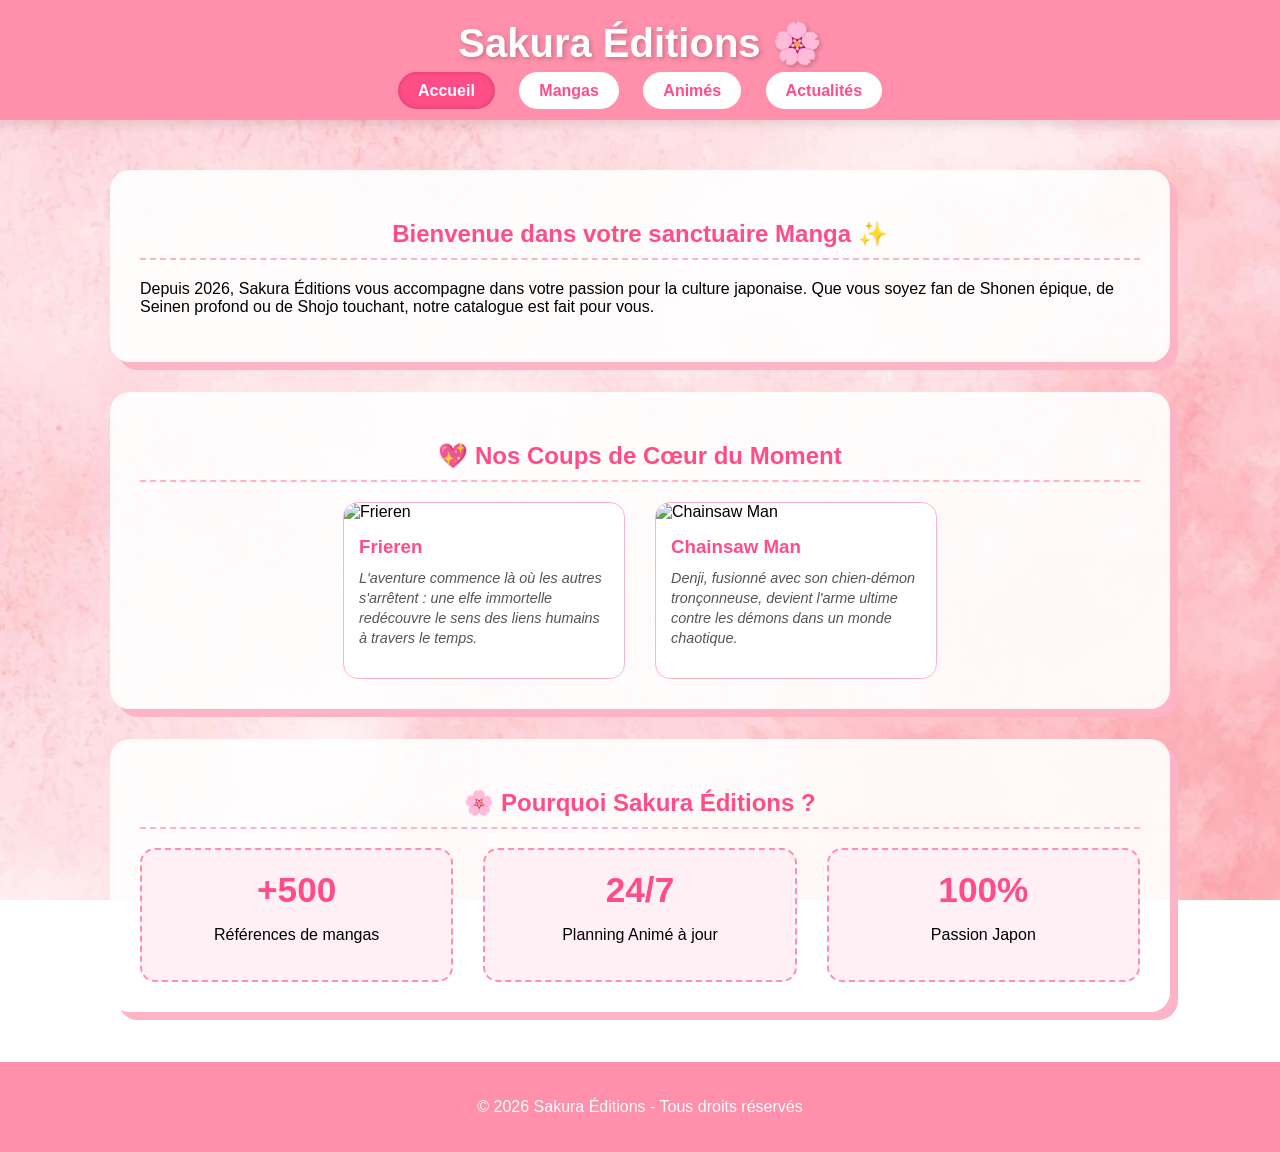
==== index.html @ c7bb2977 "Add files via upload" ====
<!DOCTYPE html>
<html lang="fr">
<head>
    <meta charset="UTF-8">
    <title>Sakura Éditions - Accueil</title>
    <link rel="stylesheet" href="style.css">
</head>
<body>
    <header>
        <h1>Sakura Éditions 🌸</h1>
        <nav>
            <a href="index.html" class="active">Accueil</a>
            <a href="manga.html">Mangas</a>
            <a href="anime.html">Animés</a>
            <a href="actualite.html">Actualités</a>
        </nav>
    </header>

    <main>
        <div id="bloc">
            <h2>Bienvenue dans votre sanctuaire Manga ✨</h2>
            <p class="introduction">Depuis 2026, Sakura Éditions vous accompagne dans votre passion pour la culture japonaise. Que vous soyez fan de Shonen épique, de Seinen profond ou de Shojo touchant, notre catalogue est fait pour vous.</p>
        </div>

        <div id="bloc">
            <h2>💖 Nos Coups de Cœur du Moment</h2>
            <div class="container-news">
                <div class="item-card">
                    <img src="https://m.media-amazon.com/images/I/815u96v6p9L.jpg" alt="Frieren">
                    <div class="item-info">
                        <h3>Frieren</h3>
                        <p class="resume">L'aventure commence là où les autres s'arrêtent : une elfe immortelle redécouvre le sens des liens humains à travers le temps.</p>
                    </div>
                </div>
                <div class="item-card">
                    <img src="https://m.media-amazon.com/images/I/8125bd7m89L.jpg" alt="Chainsaw Man">
                    <div class="item-info">
                        <h3>Chainsaw Man</h3>
                        <p class="resume">Denji, fusionné avec son chien-démon tronçonneuse, devient l'arme ultime contre les démons dans un monde chaotique.</p>
                    </div>
                </div>
            </div>
        </div>

        <div id="bloc">
            <h2>🌸 Pourquoi Sakura Éditions ?</h2>
            <div class="container-news">
                <div class="box-info">
                    <h3>+500</h3>
                    <p>Références de mangas</p>
                </div>
                <div class="box-info">
                    <h3>24/7</h3>
                    <p>Planning Animé à jour</p>
                </div>
                <div class="box-info">
                    <h3>100%</h3>
                    <p>Passion Japon</p>
                </div>
            </div>
        </div>
    </main>

    <footer style="text-align: center; padding: 20px; color: white; background-color: #ff8fab; margin-top: 50px;">
        <p>&copy; 2026 Sakura Éditions - Tous droits réservés</p>
    </footer>
</body>
</html>
---- style.css ----
/* ============================================================
   1. STYLE GÉNÉRAL ET FOND (Body)
   ============================================================ */
body {
    margin: 0;
    font-family: 'Segoe UI', Tahoma, Geneva, Verdana, sans-serif;
    /* Image de fond sur tous les onglets */
    background-image: url('fond.jpg'); 
    background-attachment: fixed; /* Fixe le fond au défilement */
    background-size: cover;      /* Couvre tout l'écran */
    background-repeat: no-repeat;
    /* Espace pour ne pas que le contenu soit caché sous le menu fixe */
    margin-top: 170px; 
}

/* ============================================================
   2. MENU DE NAVIGATION (Header fixe)
   ============================================================ */
header {
    background-color: #ff8fab;
    padding: 20px 0;
    text-align: center;
    color: white;
    /* Positionnement fixe en haut (vu dans le cours) */
    position: fixed;
    top: 0;
    left: 0;
    width: 100%;
    z-index: 10; /* Reste au-dessus du contenu */
    box-shadow: 0 4px 10px rgba(0,0,0,0.1);
}

header h1 {
    margin: 0;
    font-size: 2.5em;
    text-shadow: 2px 2px 4px rgba(0,0,0,0.2);
}

nav {
    margin-top: 15px;
}

nav a {
    margin: 0 10px;
    padding: 10px 20px;
    background-color: white;
    border-radius: 25px; /* Bordure arrondie */
    text-decoration: none;
    color: #ff4d88;
    font-weight: bold;
    transition: 0.3s; /* Pour un effet fluide */
}

/* Apparence dynamique (vu dans le cours) */
nav a:hover {
    background-color: #ff4d88;
    color: white;
}

/* Classe pour l'onglet actif */
nav a.active {
    background-color: #ff4d88;
    color: white;
    box-shadow: inset 0 0 5px rgba(0,0,0,0.2);
}

/* ============================================================
   3. STRUCTURE DES BLOCS (Conteneurs blancs)
   ============================================================ */
#bloc {
    width: 90%;
    max-width: 1000px;
    margin: 0 auto 30px auto; /* Centrage horizontal */
    background-color: rgba(255, 255, 255, 0.9); /* Fond blanc transparent */
    padding: 30px;
    border-radius: 20px;
    box-shadow: 8px 8px 0px #ffb3c6; /* Ombre décalée */
    transition: 0.3s;
}

#bloc:hover {
    box-shadow: 12px 12px 0px #ff8fab;
}

h2 {
    color: #ff4d88;
    text-align: center;
    border-bottom: 2px dashed #ffb3c6;
    padding-bottom: 10px;
}

/* ============================================================
   4. SYSTÈME DE CARTES (Manga et Animé - Flexbox)
   ============================================================ */
.container-news {
    display: flex;       /* Conteneur Flex */
    flex-wrap: wrap;     /* Retour à la ligne automatique */
    justify-content: center; /* Alignés au centre */
    gap: 30px;           /* Espace entre les éléments */
}

.item-card {
    width: 280px;
    background-color: white;
    border-radius: 15px;
    border: 1px solid #ffb3c6;
    overflow: hidden;    /* Coupe ce qui dépasse des arrondis */
    transition: transform 0.3s, box-shadow 0.3s;
}

/* Effet zoom au passage de la souris (vu dans le cours) */
.item-card:hover {
    transform: scale(1.05);
    box-shadow: 0 10px 20px rgba(255, 77, 136, 0.3);
}

.item-card img {
    width: 100%;
    height: 400px;
    object-fit: cover; /* Recadre sans déformer */
}

.item-info {
    padding: 15px;
}

.item-info h3 {
    margin: 0;
    color: #ff4d88;
}

.resume {
    font-size: 0.9em;
    font-style: italic; /* Texte en italique */
    color: #555;
    margin-top: 10px;
    line-height: 1.4;
}

/* ============================================================
   5. SECTIONS SPÉCIFIQUES (Infos Index et Tableaux)
   ============================================================ */

/* Box de chiffres clés sur l'index */
.box-info {
    flex: 1;
    min-width: 200px;
    background-color: #fff0f5;
    padding: 20px;
    border-radius: 15px;
    border: 2px dashed #ff8fab;
    text-align: center;
}

.box-info h3 {
    font-size: 2.2em;
    color: #ff4d88;
    margin: 0;
}

/* Tableaux (pour les animés) */
table {
    width: 100%;
    border-collapse: collapse; /* Fusion des bordures */
}

th, td {
    border: 1px solid #ffb3c6;
    padding: 12px;
    text-align: left;
}

th {
    background-color: #ff8fab;
    color: white;
}

tr:hover {
    background-color: #fff0f5;
}

/* ============================================================
   6. FOOTER
   ============================================================ */
footer {
    text-align: center;
    padding: 30px;
    background-color: #ff8fab;
    color: white;
    margin-top: 50px;
}
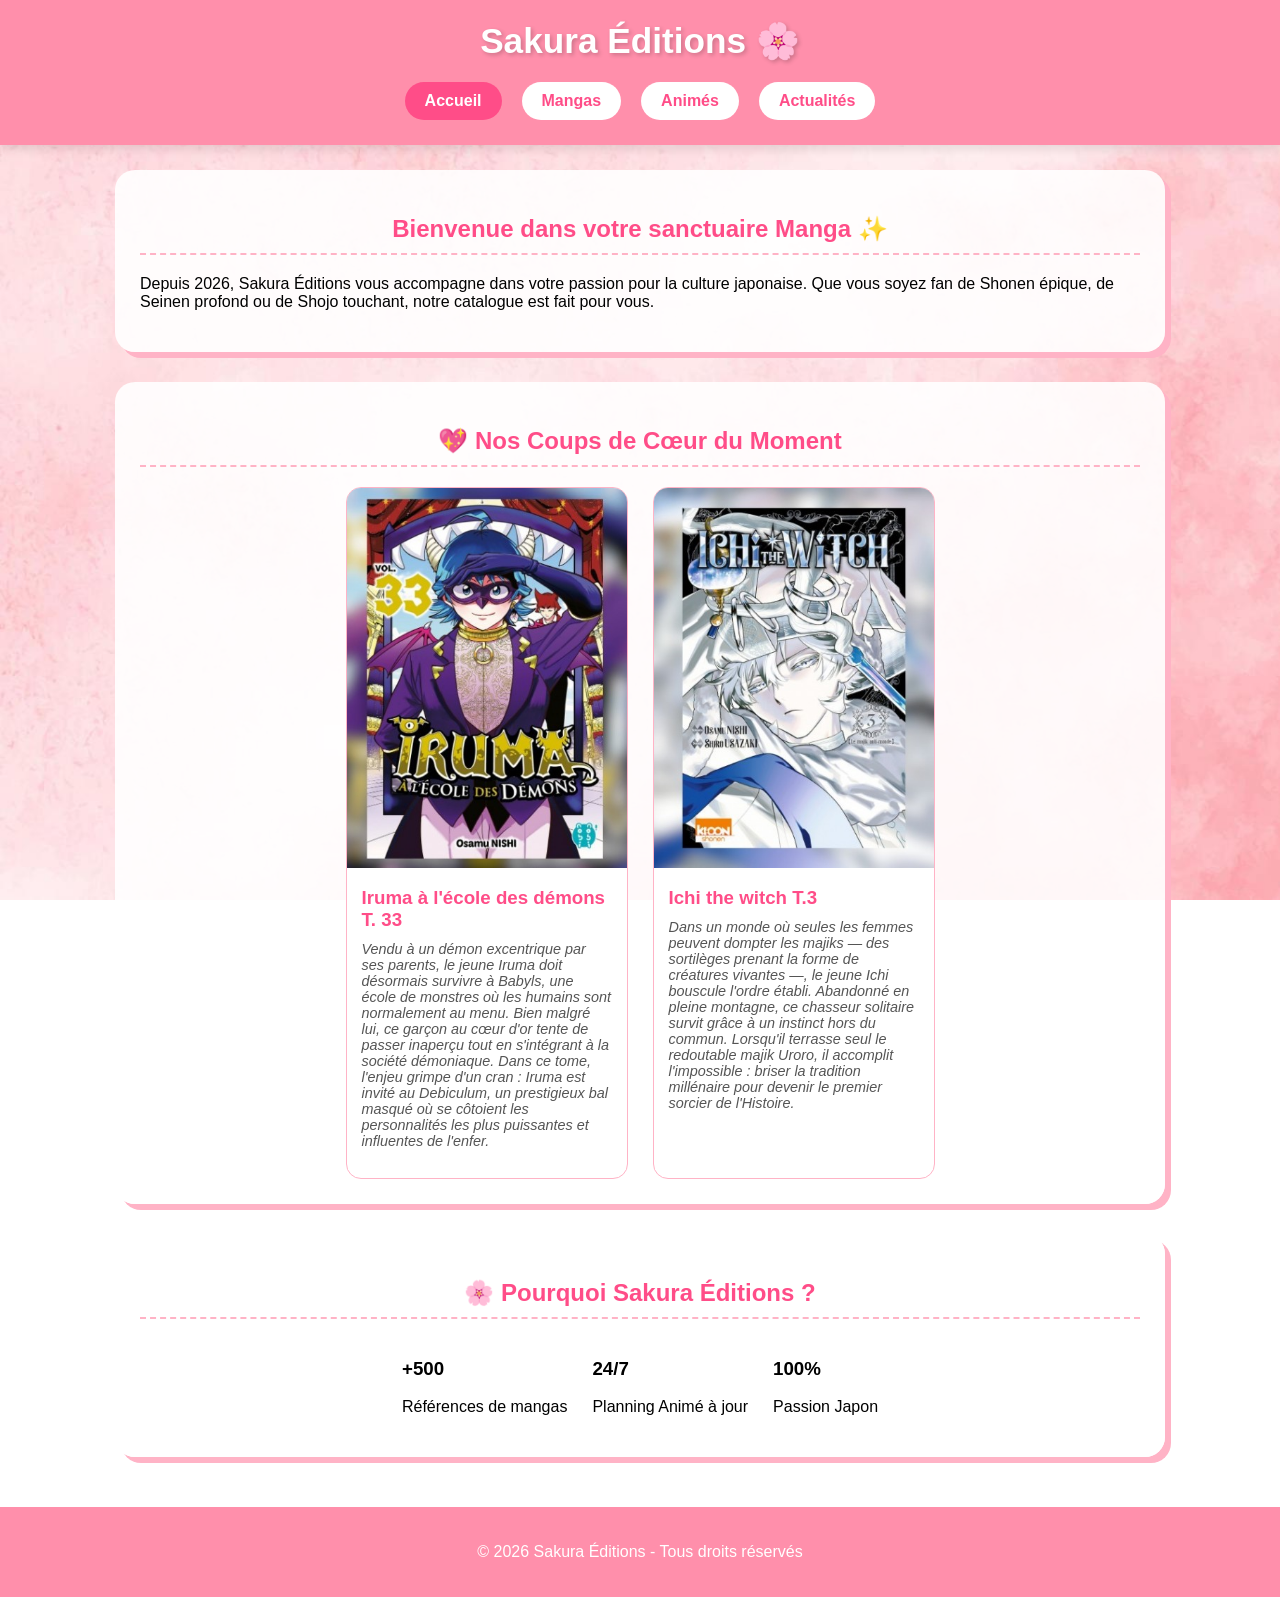
==== commit 8131a74b: "Add files via upload" ====
--- a/index.html
+++ b/index.html
@@ -26,17 +26,21 @@
             <h2>💖 Nos Coups de Cœur du Moment</h2>
             <div class="container-news">
                 <div class="item-card">
-                    <img src="https://m.media-amazon.com/images/I/815u96v6p9L.jpg" alt="Frieren">
+                    <img src="manga1.jpg" alt="Frieren">
                     <div class="item-info">
-                        <h3>Frieren</h3>
-                        <p class="resume">L'aventure commence là où les autres s'arrêtent : une elfe immortelle redécouvre le sens des liens humains à travers le temps.</p>
+                        <h3>Iruma à l'école des démons T. 33</h3>
+                        <p class="resume">Vendu à un démon excentrique par ses parents, le jeune Iruma doit désormais survivre à Babyls, une école de monstres où les humains sont normalement au menu. Bien malgré lui, ce garçon au cœur d'or tente de passer inaperçu tout en s'intégrant à la société démoniaque.
+
+Dans ce tome, l'enjeu grimpe d'un cran : Iruma est invité au Debiculum, un prestigieux bal masqué où se côtoient les personnalités les plus puissantes et influentes de l'enfer.</p>
                     </div>
                 </div>
                 <div class="item-card">
-                    <img src="https://m.media-amazon.com/images/I/8125bd7m89L.jpg" alt="Chainsaw Man">
+                    <img src="manga2.jpg" alt="Chainsaw Man">
                     <div class="item-info">
-                        <h3>Chainsaw Man</h3>
-                        <p class="resume">Denji, fusionné avec son chien-démon tronçonneuse, devient l'arme ultime contre les démons dans un monde chaotique.</p>
+                        <h3>Ichi the witch T.3</h3>
+                        <p class="resume">Dans un monde où seules les femmes peuvent dompter les majiks — des sortilèges prenant la forme de créatures vivantes —, le jeune Ichi bouscule l'ordre établi.
+
+Abandonné en pleine montagne, ce chasseur solitaire survit grâce à un instinct hors du commun. Lorsqu'il terrasse seul le redoutable majik Uroro, il accomplit l'impossible : briser la tradition millénaire pour devenir le premier sorcier de l'Histoire.</p>
                     </div>
                 </div>
             </div>
--- a/style.css
+++ b/style.css
@@ -1,27 +1,30 @@
 /* ============================================================
-   1. STYLE GÉNÉRAL ET FOND (Body)
+   1. BASE ET IMAGE DE FOND (Appliqué à tous les onglets)
    ============================================================ */
 body {
     margin: 0;
     font-family: 'Segoe UI', Tahoma, Geneva, Verdana, sans-serif;
-    /* Image de fond sur tous les onglets */
-    background-image: url('fond.jpg'); 
-    background-attachment: fixed; /* Fixe le fond au défilement */
-    background-size: cover;      /* Couvre tout l'écran */
+    
+    /* Propriétés de fond du cours */
+    background-image: url('fond.jpg'); /* Ton image locale */
+    background-attachment: fixed;           /* Le fond ne bouge pas */
+    background-size: cover;                /* Couvre tout l'écran */
     background-repeat: no-repeat;
-    /* Espace pour ne pas que le contenu soit caché sous le menu fixe */
+    
+    /* Espace pour le menu fixe (ordinateur) */
     margin-top: 170px; 
 }
 
 /* ============================================================
-   2. MENU DE NAVIGATION (Header fixe)
+   2. HEADER ET NAVIGATION FIXE
    ============================================================ */
 header {
     background-color: #ff8fab;
     padding: 20px 0;
     text-align: center;
     color: white;
-    /* Positionnement fixe en haut (vu dans le cours) */
+    
+    /* Positionnement fixe (vu dans le cours) */
     position: fixed;
     top: 0;
     left: 0;
@@ -32,71 +35,73 @@
 
 header h1 {
     margin: 0;
-    font-size: 2.5em;
+    font-size: 2.2em;
     text-shadow: 2px 2px 4px rgba(0,0,0,0.2);
 }
 
 nav {
     margin-top: 15px;
+    display: flex;       /* Flexbox pour le menu */
+    justify-content: center;
+    flex-wrap: wrap;     /* Permet de passer à la ligne sur mobile */
 }
 
 nav a {
-    margin: 0 10px;
+    margin: 5px 10px;
     padding: 10px 20px;
     background-color: white;
-    border-radius: 25px; /* Bordure arrondie */
+    border-radius: 25px;
     text-decoration: none;
     color: #ff4d88;
     font-weight: bold;
-    transition: 0.3s; /* Pour un effet fluide */
+    transition: 0.3s;    /* Animation douce */
 }
 
-/* Apparence dynamique (vu dans le cours) */
+/* Apparence dynamique au survol */
 nav a:hover {
     background-color: #ff4d88;
     color: white;
 }
 
-/* Classe pour l'onglet actif */
+/* Style pour l'onglet de la page actuelle */
 nav a.active {
     background-color: #ff4d88;
     color: white;
-    box-shadow: inset 0 0 5px rgba(0,0,0,0.2);
 }
 
 /* ============================================================
-   3. STRUCTURE DES BLOCS (Conteneurs blancs)
+   3. STRUCTURE DES BLOCS (CONTENUS BLANCS)
    ============================================================ */
 #bloc {
     width: 90%;
     max-width: 1000px;
-    margin: 0 auto 30px auto; /* Centrage horizontal */
-    background-color: rgba(255, 255, 255, 0.9); /* Fond blanc transparent */
-    padding: 30px;
+    margin: 0 auto 30px auto;
+    background-color: rgba(255, 255, 255, 0.9); /* Blanc transparent */
+    padding: 25px;
     border-radius: 20px;
-    box-shadow: 8px 8px 0px #ffb3c6; /* Ombre décalée */
+    box-shadow: 6px 6px 0px #ffb3c6;
     transition: 0.3s;
 }
 
 #bloc:hover {
-    box-shadow: 12px 12px 0px #ff8fab;
+    box-shadow: 10px 10px 0px #ff8fab;
 }
 
 h2 {
     color: #ff4d88;
     text-align: center;
-    border-bottom: 2px dashed #ffb3c6;
+    border-bottom: 2px dashed #ffb3c6; /* Bordure pointillée du cours */
     padding-bottom: 10px;
 }
 
 /* ============================================================
-   4. SYSTÈME DE CARTES (Manga et Animé - Flexbox)
+   4. SYSTÈME DE CARTES (FLEXBOX)
    ============================================================ */
 .container-news {
-    display: flex;       /* Conteneur Flex */
-    flex-wrap: wrap;     /* Retour à la ligne automatique */
-    justify-content: center; /* Alignés au centre */
-    gap: 30px;           /* Espace entre les éléments */
+    display: flex;
+    flex-wrap: wrap;      /* Retour à la ligne auto (responsive) */
+    justify-content: center;
+    gap: 25px;            /* Espace entre les cartes */
 }
 
 .item-card {
@@ -104,20 +109,20 @@
     background-color: white;
     border-radius: 15px;
     border: 1px solid #ffb3c6;
-    overflow: hidden;    /* Coupe ce qui dépasse des arrondis */
+    overflow: hidden;
     transition: transform 0.3s, box-shadow 0.3s;
 }
 
-/* Effet zoom au passage de la souris (vu dans le cours) */
+/* Effet Zoom au survol (:hover) */
 .item-card:hover {
-    transform: scale(1.05);
+    transform: scale(1.05); /* Agrandissement du cours */
     box-shadow: 0 10px 20px rgba(255, 77, 136, 0.3);
 }
 
 .item-card img {
     width: 100%;
-    height: 400px;
-    object-fit: cover; /* Recadre sans déformer */
+    height: 380px;
+    object-fit: cover; /* Image bien cadrée */
 }
 
 .item-info {
@@ -131,61 +136,60 @@
 
 .resume {
     font-size: 0.9em;
-    font-style: italic; /* Texte en italique */
+    font-style: italic; /* Italique du cours */
     color: #555;
     margin-top: 10px;
-    line-height: 1.4;
 }
 
 /* ============================================================
-   5. SECTIONS SPÉCIFIQUES (Infos Index et Tableaux)
+   5. MODE RESPONSIVE (Téléphones)
    ============================================================ */
+@media screen and (max-width: 768px) {
+    body {
+        /* On augmente la marge car le menu prend plus de place sur mobile */
+        margin-top: 220px; 
+    }
 
-/* Box de chiffres clés sur l'index */
-.box-info {
-    flex: 1;
-    min-width: 200px;
-    background-color: #fff0f5;
-    padding: 20px;
-    border-radius: 15px;
-    border: 2px dashed #ff8fab;
-    text-align: center;
+    header h1 {
+        font-size: 1.6em;
+    }
+
+    nav a {
+        padding: 8px 12px;
+        font-size: 0.85em;
+    }
+
+    #bloc {
+        width: 95%;
+        padding: 15px;
+    }
+
+    .item-card {
+        width: 100%; /* Les cartes prennent toute la largeur sur mobile */
+        max-width: 350px;
+    }
 }
 
-.box-info h3 {
-    font-size: 2.2em;
-    color: #ff4d88;
-    margin: 0;
-}
-
-/* Tableaux (pour les animés) */
+/* ============================================================
+   6. TABLEAUX ET FOOTER
+   ============================================================ */
 table {
     width: 100%;
-    border-collapse: collapse; /* Fusion des bordures */
+    border-collapse: collapse; /* Fusion des bordures du cours */
 }
 
 th, td {
     border: 1px solid #ffb3c6;
-    padding: 12px;
+    padding: 10px;
     text-align: left;
 }
 
-th {
+th { background-color: #ff8fab; color: white; }
+
+footer {
+    text-align: center;
+    padding: 25px;
     background-color: #ff8fab;
     color: white;
-}
-
-tr:hover {
-    background-color: #fff0f5;
-}
-
-/* ============================================================
-   6. FOOTER
-   ============================================================ */
-footer {
-    text-align: center;
-    padding: 30px;
-    background-color: #ff8fab;
-    color: white;
-    margin-top: 50px;
+    margin-top: 40px;
 }
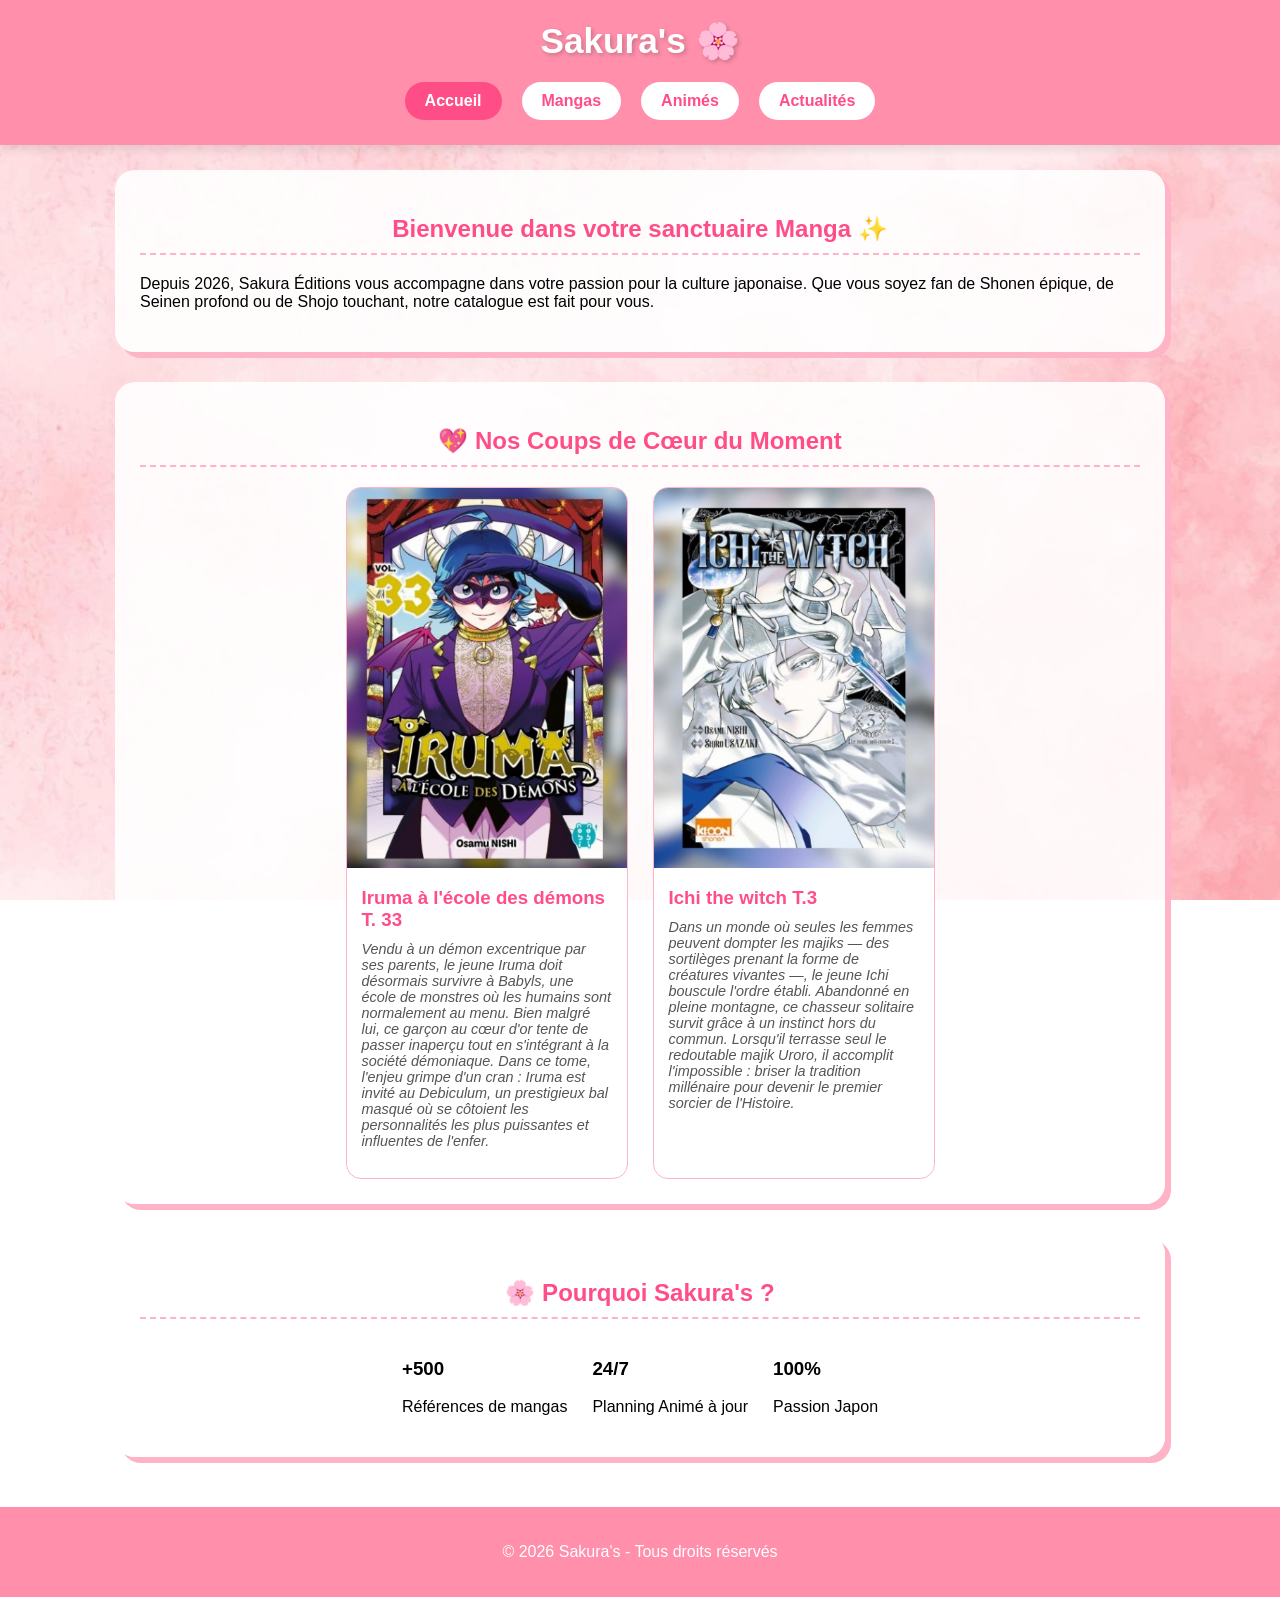
==== commit 6eb847ab: "Add files via upload" ====
--- a/index.html
+++ b/index.html
@@ -2,12 +2,12 @@
 <html lang="fr">
 <head>
     <meta charset="UTF-8">
-    <title>Sakura Éditions - Accueil</title>
+    <title>Sakura's Accueil</title>
     <link rel="stylesheet" href="style.css">
 </head>
 <body>
     <header>
-        <h1>Sakura Éditions 🌸</h1>
+        <h1>Sakura's 🌸</h1>
         <nav>
             <a href="index.html" class="active">Accueil</a>
             <a href="manga.html">Mangas</a>
@@ -47,7 +47,7 @@
         </div>
 
         <div id="bloc">
-            <h2>🌸 Pourquoi Sakura Éditions ?</h2>
+            <h2>🌸 Pourquoi Sakura's ?</h2>
             <div class="container-news">
                 <div class="box-info">
                     <h3>+500</h3>
@@ -66,7 +66,7 @@
     </main>
 
     <footer style="text-align: center; padding: 20px; color: white; background-color: #ff8fab; margin-top: 50px;">
-        <p>&copy; 2026 Sakura Éditions - Tous droits réservés</p>
+        <p>&copy; 2026 Sakura's - Tous droits réservés</p>
     </footer>
 </body>
 </html>
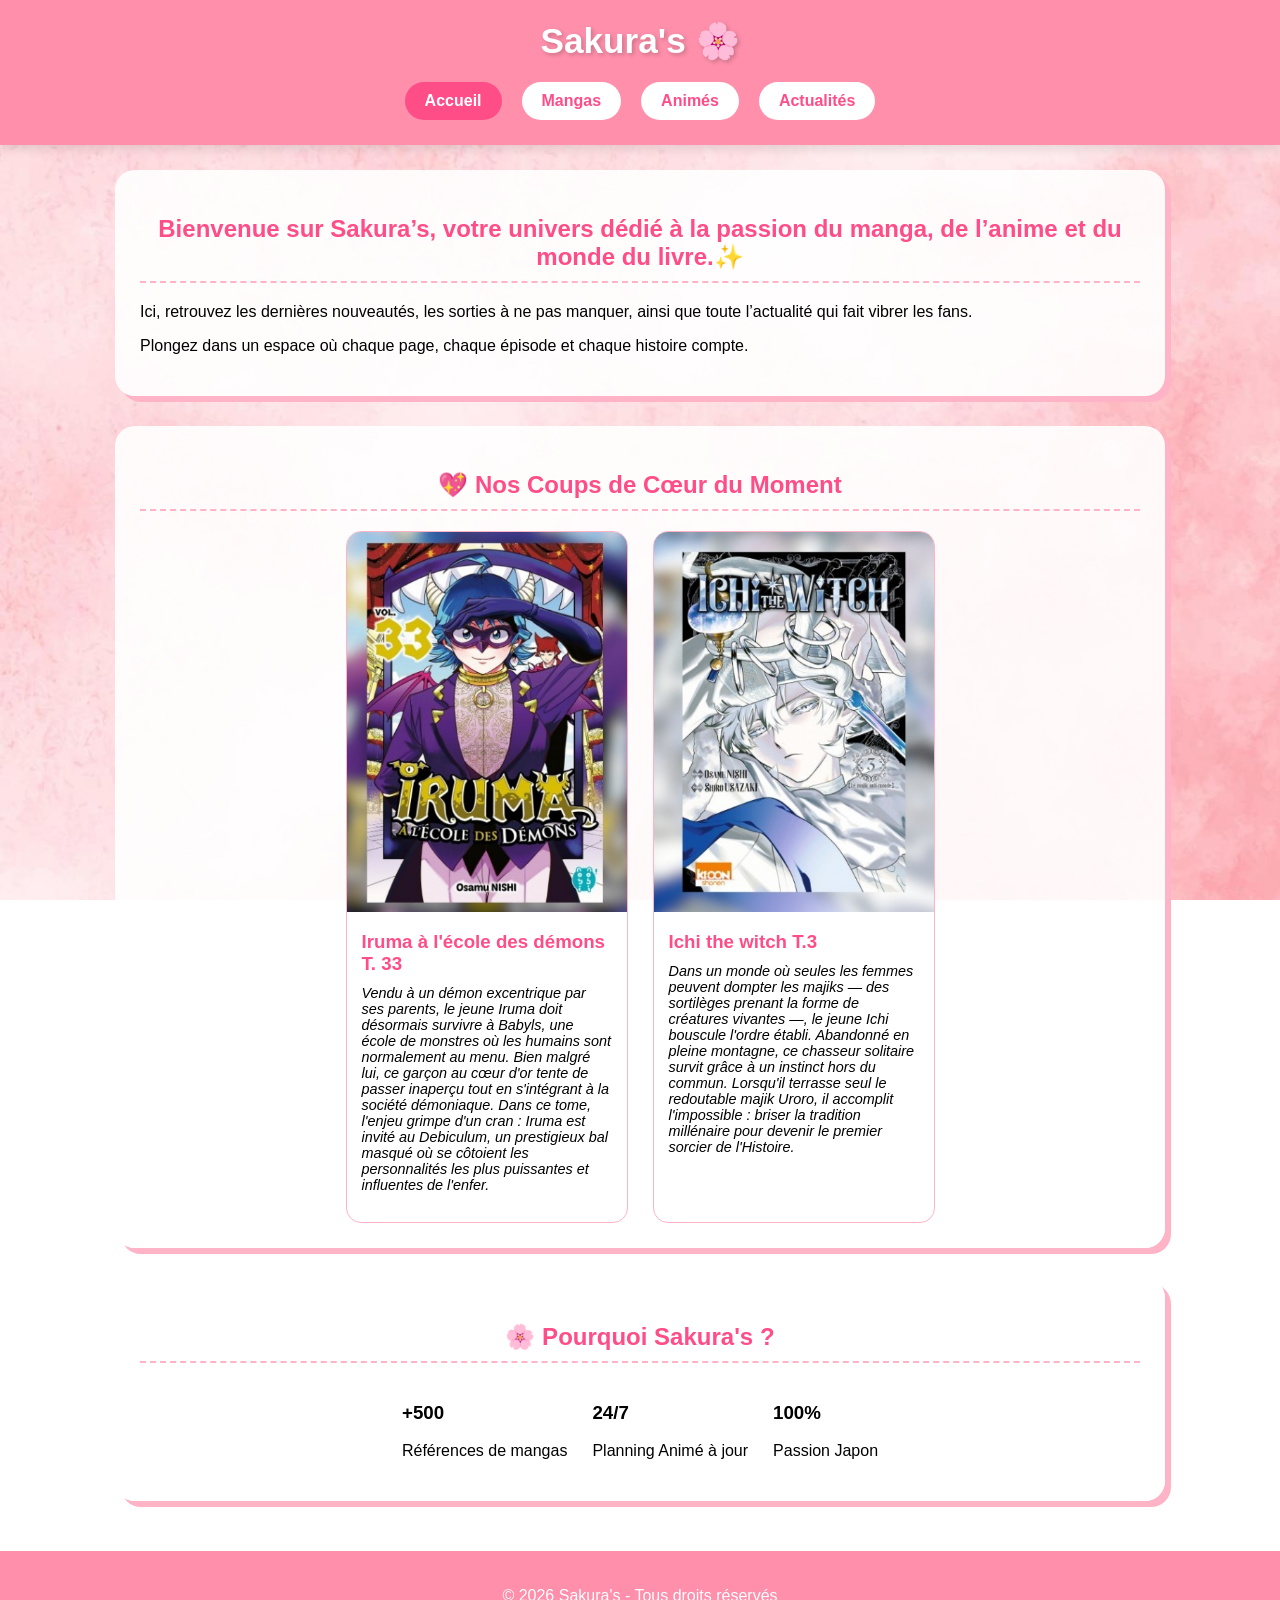
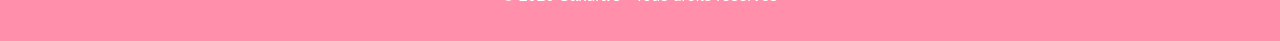
==== commit afcf4731: "Add files via upload" ====
--- a/index.html
+++ b/index.html
@@ -18,8 +18,10 @@
 
     <main>
         <div id="bloc">
-            <h2>Bienvenue dans votre sanctuaire Manga ✨</h2>
-            <p class="introduction">Depuis 2026, Sakura Éditions vous accompagne dans votre passion pour la culture japonaise. Que vous soyez fan de Shonen épique, de Seinen profond ou de Shojo touchant, notre catalogue est fait pour vous.</p>
+            <h2>Bienvenue sur Sakura’s, votre univers dédié à la passion du manga, de l’anime et du monde du livre.✨</h2>
+            <p class="introduction">Ici, retrouvez les dernières nouveautés, les sorties à ne pas manquer, ainsi que toute l’actualité qui fait vibrer les fans. </p>
+            <p class="introduction">Plongez dans un espace où chaque page, chaque épisode et chaque histoire compte.
+</p>
         </div>
 
         <div id="bloc">
--- a/style.css
+++ b/style.css
@@ -1,35 +1,31 @@
-/* ============================================================
-   1. BASE ET IMAGE DE FOND (Appliqué à tous les onglets)
-   ============================================================ */
+
 body {
     margin: 0;
     font-family: 'Segoe UI', Tahoma, Geneva, Verdana, sans-serif;
     
-    /* Propriétés de fond du cours */
-    background-image: url('fond.jpg'); /* Ton image locale */
-    background-attachment: fixed;           /* Le fond ne bouge pas */
-    background-size: cover;                /* Couvre tout l'écran */
+    
+    background-image: url('fond.jpg'); 
+    background-attachment: fixed;           
+    background-size: cover;                
     background-repeat: no-repeat;
     
-    /* Espace pour le menu fixe (ordinateur) */
+    
     margin-top: 170px; 
 }
 
-/* ============================================================
-   2. HEADER ET NAVIGATION FIXE
-   ============================================================ */
+
 header {
     background-color: #ff8fab;
     padding: 20px 0;
     text-align: center;
     color: white;
     
-    /* Positionnement fixe (vu dans le cours) */
+    
     position: fixed;
     top: 0;
     left: 0;
     width: 100%;
-    z-index: 10; /* Reste au-dessus du contenu */
+    z-index: 10; 
     box-shadow: 0 4px 10px rgba(0,0,0,0.1);
 }
 
@@ -41,9 +37,9 @@
 
 nav {
     margin-top: 15px;
-    display: flex;       /* Flexbox pour le menu */
+    display: flex;       
     justify-content: center;
-    flex-wrap: wrap;     /* Permet de passer à la ligne sur mobile */
+    flex-wrap: wrap;     
 }
 
 nav a {
@@ -54,29 +50,27 @@
     text-decoration: none;
     color: #ff4d88;
     font-weight: bold;
-    transition: 0.3s;    /* Animation douce */
+    transition: 0.3s;    
 }
 
-/* Apparence dynamique au survol */
+
 nav a:hover {
     background-color: #ff4d88;
     color: white;
 }
 
-/* Style pour l'onglet de la page actuelle */
+
 nav a.active {
     background-color: #ff4d88;
     color: white;
 }
 
-/* ============================================================
-   3. STRUCTURE DES BLOCS (CONTENUS BLANCS)
-   ============================================================ */
+
 #bloc {
     width: 90%;
     max-width: 1000px;
     margin: 0 auto 30px auto;
-    background-color: rgba(255, 255, 255, 0.9); /* Blanc transparent */
+    background-color: rgba(255, 255, 255, 0.9); 
     padding: 25px;
     border-radius: 20px;
     box-shadow: 6px 6px 0px #ffb3c6;
@@ -90,18 +84,16 @@
 h2 {
     color: #ff4d88;
     text-align: center;
-    border-bottom: 2px dashed #ffb3c6; /* Bordure pointillée du cours */
+    border-bottom: 2px dashed #ffb3c6; 
     padding-bottom: 10px;
 }
 
-/* ============================================================
-   4. SYSTÈME DE CARTES (FLEXBOX)
-   ============================================================ */
+
 .container-news {
     display: flex;
-    flex-wrap: wrap;      /* Retour à la ligne auto (responsive) */
+    flex-wrap: wrap;     
     justify-content: center;
-    gap: 25px;            /* Espace entre les cartes */
+    gap: 25px;            
 }
 
 .item-card {
@@ -113,16 +105,16 @@
     transition: transform 0.3s, box-shadow 0.3s;
 }
 
-/* Effet Zoom au survol (:hover) */
+
 .item-card:hover {
-    transform: scale(1.05); /* Agrandissement du cours */
+    transform: scale(1.05); 
     box-shadow: 0 10px 20px rgba(255, 77, 136, 0.3);
 }
 
 .item-card img {
     width: 100%;
     height: 380px;
-    object-fit: cover; /* Image bien cadrée */
+    object-fit: cover; 
 }
 
 .item-info {
@@ -136,17 +128,13 @@
 
 .resume {
     font-size: 0.9em;
-    font-style: italic; /* Italique du cours */
-    color: #555;
+    font-style: italic; 
     margin-top: 10px;
 }
 
-/* ============================================================
-   5. MODE RESPONSIVE (Téléphones)
-   ============================================================ */
+
 @media screen and (max-width: 768px) {
     body {
-        /* On augmente la marge car le menu prend plus de place sur mobile */
         margin-top: 220px; 
     }
 
@@ -165,17 +153,15 @@
     }
 
     .item-card {
-        width: 100%; /* Les cartes prennent toute la largeur sur mobile */
+        width: 100%; 
         max-width: 350px;
     }
 }
 
-/* ============================================================
-   6. TABLEAUX ET FOOTER
-   ============================================================ */
+
 table {
     width: 100%;
-    border-collapse: collapse; /* Fusion des bordures du cours */
+    border-collapse: collapse; 
 }
 
 th, td {
